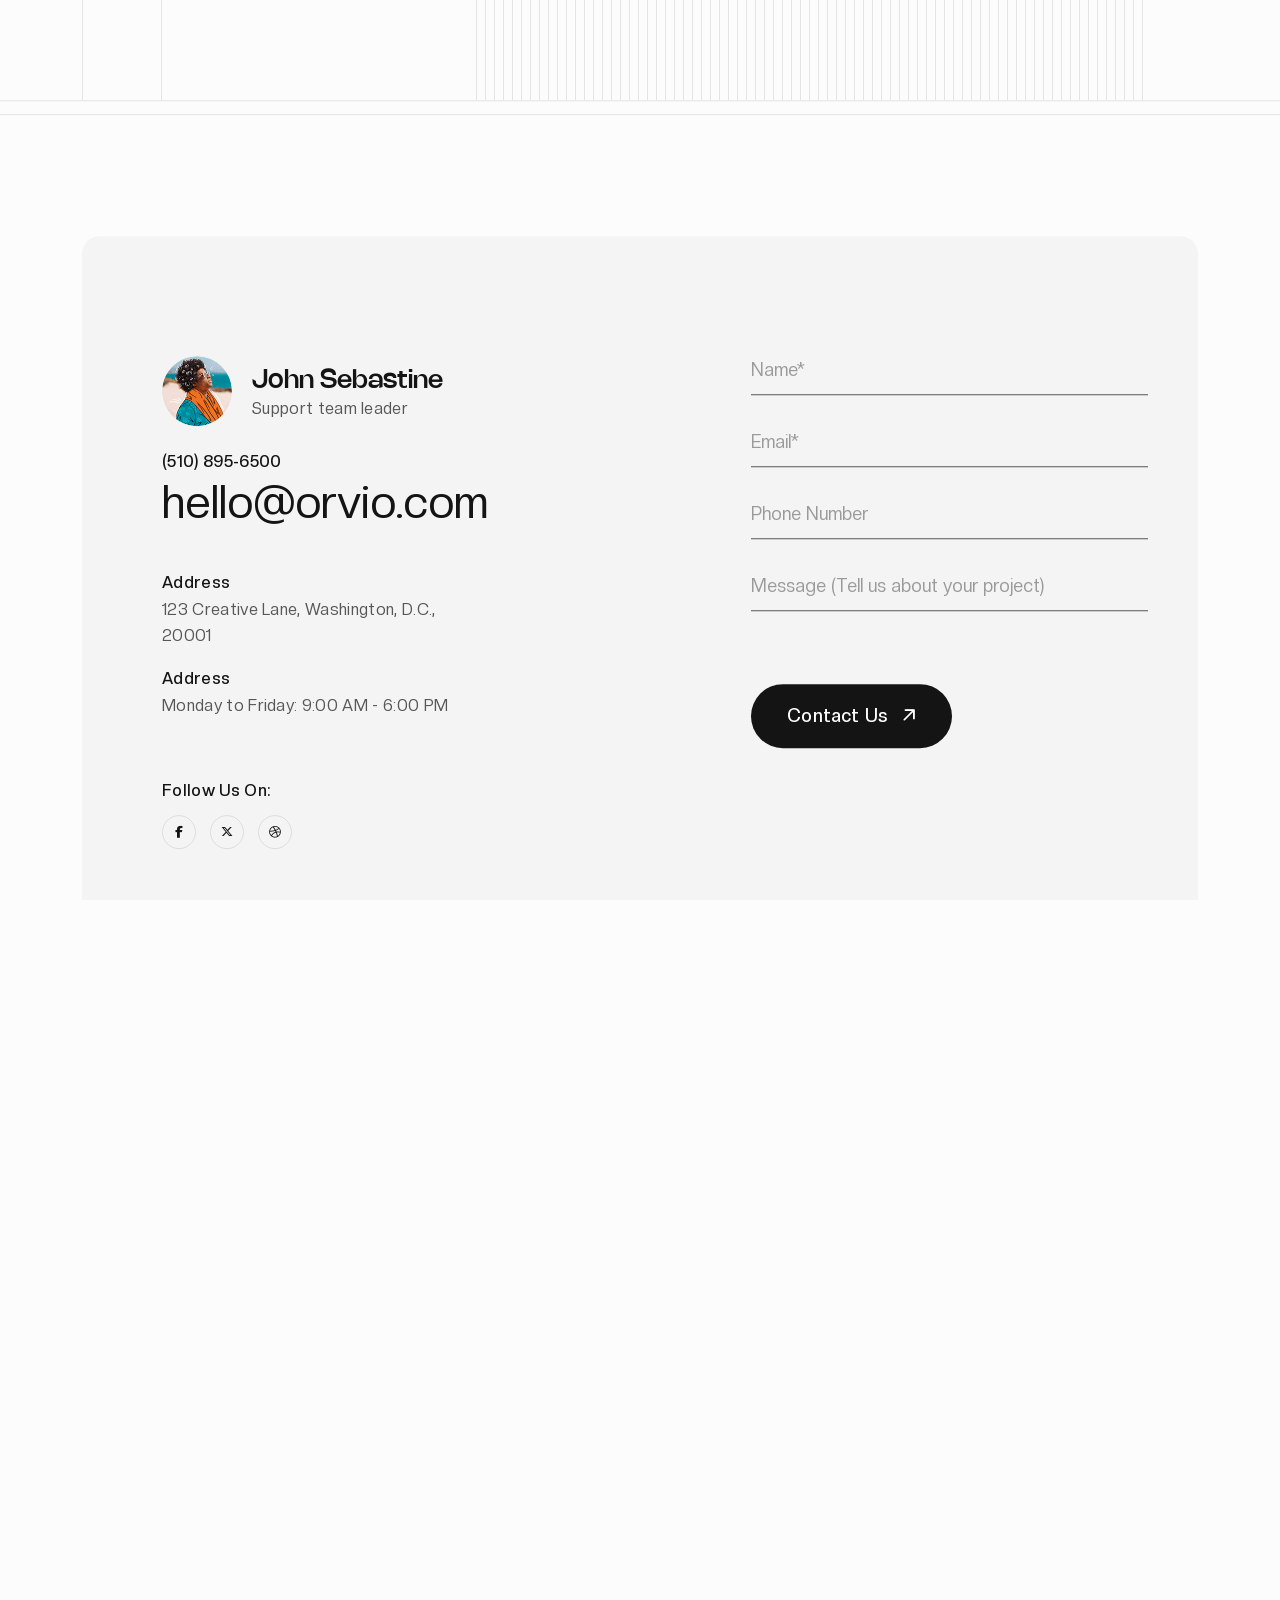
==== contact.html @ 388dbbbe "prasad" ====
<!DOCTYPE html>
<html lang="en">
  <meta http-equiv="content-type" content="text/html;charset=UTF-8" />
  
  <head>
    <meta charset="UTF-8" />
    <meta name="viewport" content="width=device-width, initial-scale=1.0" />
    <meta http-equiv="X-UA-Compatible" content="IE=edge" />
    <meta name="description" content="" />
    <meta name="keywords" content="" />
    <meta name="author" content="prasad" />
    <meta property="og:title" content="" />
    <meta property="og:description" content="" />
    <meta property="og:type" content="website" />
    <meta property="og:url" content="#" />
    <meta property="og:image" content="../assets/images/preview.html" />
    <meta name="twitter:card" content="summary_large_image" />
    <meta name="twitter:title" content="" />
    <meta name="twitter:description" content="" />
    <meta name="twitter:image" content="../assets/images/preview.html" />
    <meta name="developer" content="Sakebul Islam" />
    <title>Prasad Khot - Senior UIUX Designer</title>
    <link rel="icon" href="assets/images/favicon.png" type="image/x-icon" />
    <link rel="stylesheet" href="assets/css/plugins.css" />
    <link rel="stylesheet" href="assets/css/style.css" />
  </head>

  <body class="inner-page">
    <!-- ================= Preloader Start ================= -->
    <div id="preloader">
      <div id="container" class="container-preloader">
        <!-- <div class="animation-preloader">
          <div class="spinner"></div>
        </div> -->
        <div class="loader-section section-left"></div>
        <div class="loader-section section-right"></div>
      </div>
    </div>
    <!-- ================= Preloader End ================= -->

    <!-- ================= Scroll to top Start ================= -->
    <div class="progress-wrap">
      <svg class="progress-circle svg-content" width="100%" height="100%" viewBox="-1 -1 102 102">
        <path d="M50,1 a49,49 0 0,1 0,98 a49,49 0 0,1 0,-98"></path>
      </svg>
    </div>
    <!-- ================= Scroll to top End ================= -->

    <!-- ================= Sidebar area start here ================= -->
    <div class="offcanvas offcanvas-end" tabindex="-1" id="offcanvasRight">
      <div class="offcanvas-header">
        <h5 class="offcanvas-title">
          <a class='header__logo' href='index.html'>
            <img src="assets/images/logo.svg" alt="logo" />
          </a>
        </h5>
        <button type="button" class="hamburger-menu-close" data-bs-dismiss="offcanvas" aria-label="Close">
          <i class="fa-duotone fa-regular fa-xmark"></i>
        </button>
      </div>
      <div class="offcanvas-menu">
        <!-- Start Mobile Menu -->
        <nav>
          <ul class="orvio__nav-list">
            <li class="orvio__nav-item">
              <a href="#" class="orvio__nav-link" onclick="return false;">
                Home
                <span class="orvio__toggle-btn"></span>
              </a>
            </li>
            <li class="orvio__nav-item">
              <a class='orvio__nav-link' href='about.html'>About</a>
            </li>
            <li class="orvio__nav-item">
              <a class='orvio__nav-link' href='portfolio.html'> Portfolio </a>
            </li>
            <li class="orvio__nav-item">
              <a class='orvio__nav-link' href='contact.html'>Contact</a>
            </li>

          </ul>
        </nav>
        <!-- End Mobile Menu -->
      </div>
      <div class="offcanvas-body">
        <div class="mobile-menu-social-media">
          <a href="#"><i class="fa-brands fa-facebook-f"></i></a>
          <a href="#"><i class="fa-brands fa-youtube"></i></a>
          <a href="#"><i class="fa-brands fa-linkedin-in"></i></a>
          <a href="#"><i class="fa-brands fa-twitter"></i></a>
        </div>
        <p class="info">Orvio is a creative digital agency offering design, branding, and web development services tailored for modern businesses.</p>
        <div class="orvio__mobile-menu-copyright">
          <p class="orvio__mobile-menu-copyright-text">© <span class="current-year"></span> <a href="https://wprealizer.com/">wprealizer</a> . All Rights Reserved.</p>
        </div>
      </div>
    </div>
    <!-- ================= Sidebar area end here ================= -->

    <div id="smooth-wrapper">
      <div id="smooth-content">
        <!-- ================= Header Section Start ================= -->
        <header class="header-2 section position-absolute top-0 w-100">
          <div class="container large-container">
            <div class="header__main">
              <div class="header-2__left-content">
                <a class='header__logo' href='index.html'>
                  <img src="assets/images/logo.svg" alt="logo" />
                </a>
                <a href="#" class="contact-mail">contact@orvio.com</a>
              </div>

              <div class="header__main-menu v2">
                <nav class="circle">
                  <ul>
                    <li >
                      <a href="index.html"> Home </a>
                    </li>
                    <li class="">
                      <a class='' href='about.html'>About</a>
                    </li>
                    <li class="">
                      <a class='' href='portfolio.html'>Portfolio</a>
                    </li>
                    <li class="active">
                      <a class='' href='contact.html'>Contact</a>
                    </li>
                   
                  </ul>
                </nav>
                <div class="menu-btns">
                  <button class="hamburger-menu" type="button" data-bs-toggle="offcanvas" data-bs-target="#offcanvasRight" aria-controls="offcanvasRight">
                    <span class="hamburger-bar"></span>
                    <span class="hamburger-bar"></span>
                    <span class="hamburger-bar"></span>
                  </button>
                </div>
              </div>
            </div>
          </div>
        </header>
        <!-- ================= Header Section End ================= -->
        <main>
          <!--================= breadcrumb section start =================-->
          <div class="breadcrumb section">
            <div class="container large-container">
              <div class="row">
                <div class="col-12">
                  <div class="breadcrumb__wrapper">
                    <div class="breadcrumb__left"></div>
                    <div class="breadcrumb__nav">
                      <nav aria-label="breadcrumb">
                        <ol class="breadcrumb">
                          <li class="breadcrumb-item">
                            <a href='index.html'>Home</a>
                          </li>
                          <li class="breadcrumb-item active" aria-current="page">CONTACT US</li>
                        </ol>
                      </nav>
                      <div class="circle-shape">
                        <svg xmlns="http://www.w3.org/2000/svg" width="130" height="130" viewBox="0 0 130 130" fill="none">
                          <path d="M65.5 0L65.502 55.4043L71.2969 0.303711L72.292 0.408203L66.5029 55.5088L78.0254 1.31641L78.5146 1.41992L79.0029 1.52441L67.4873 55.7148L84.6104 3.02637L85.5615 3.33594L68.4434 56.0283L90.9814 5.41602L91.4375 5.61914L91.8945 5.82324L69.3613 56.4395L97.0674 8.45801L97.9326 8.95801L70.2344 56.9395L102.802 12.1201L103.61 12.708L71.0459 57.5332L108.122 16.3613L108.493 16.6953L108.865 17.0303L71.8018 58.1973L112.97 21.1348L113.305 21.5068L113.639 21.8779L72.4658 58.9531L117.292 26.3896L117.88 27.1982L73.0596 59.7646L121.042 32.0674L121.542 32.9326L73.5596 60.6377L124.177 38.1055L124.381 38.5625L124.584 39.0186L73.9707 61.5557L126.664 44.4385L126.974 45.3896L74.2842 62.5117L128.476 50.9971L128.58 51.4854L128.684 51.9746L74.4902 63.4961L129.592 57.708L129.696 58.7031L74.5947 64.4971L130 64.5V65.5L74.5947 65.502L129.696 71.2969L129.592 72.292L74.4902 66.5029L128.684 78.0254L128.58 78.5146L128.476 79.0029L74.2842 67.4873L126.974 84.6104L126.664 85.5615L73.9707 68.4434L124.584 90.9814L124.381 91.4375L124.177 91.8945L73.5596 69.3613L121.542 97.0674L121.042 97.9326L73.0596 70.2344L117.88 102.802L117.292 103.61L72.4658 71.0459L113.639 108.122L113.305 108.493L112.97 108.865L71.8018 71.8018L108.865 112.97L108.493 113.305L108.122 113.639L71.0459 72.4658L103.61 117.292L102.802 117.88L70.2344 73.0596L97.9326 121.042L97.0674 121.542L69.3613 73.5596L91.8945 124.177L91.4375 124.381L90.9814 124.584L68.4434 73.9707L85.5615 126.664L84.6104 126.974L67.4873 74.2842L79.0029 128.476L78.5146 128.58L78.0254 128.684L66.5029 74.4902L72.292 129.592L71.2969 129.696L65.502 74.5947L65.5 130H64.5L64.4971 74.5947L58.7031 129.696L57.708 129.592L57.9834 126.974L63.4961 74.4902L51.9746 128.684L51.4854 128.58L50.9971 128.476L51.8672 124.381L62.5117 74.2842L45.3896 126.974L44.4385 126.664L45.1807 124.381L61.5557 73.9707L39.0186 124.584L38.5625 124.381L38.1055 124.177L39.501 121.042L60.6377 73.5596L32.9326 121.542L32.0674 121.042L59.7646 73.0596L27.1982 117.88L26.3896 117.292L29.0439 113.639L58.9531 72.4658L21.8779 113.639L21.5068 113.305L21.1348 112.97L58.1973 71.8018L17.0303 108.865L16.6953 108.493L16.3613 108.122L57.5332 71.0459L12.708 103.61L12.1201 102.802L56.9395 70.2344L8.95801 97.9326L8.45801 97.0674L56.4395 69.3613L5.82324 91.8945L5.61914 91.4375L5.41602 90.9814L56.0283 68.4434L3.33594 85.5615L3.18164 85.0859L3.02637 84.6104L55.7148 67.4873L1.52441 79.0029L1.41992 78.5146L1.31641 78.0254L55.5088 66.5029L0.408203 72.292L0.303711 71.2969L55.4043 65.502L0 65.5L0 64.5L55.4043 64.4971L0.303711 58.7031L0.408203 57.708L55.5088 63.4961L1.31641 51.9746L1.41992 51.4854L1.52441 50.9971L55.7148 62.5117L3.02637 45.3896L3.33594 44.4385L56.0283 61.5557L5.41602 39.0186L5.61914 38.5625L5.82324 38.1055L56.4395 60.6377L8.45801 32.9326L8.95801 32.0674L56.9395 59.7646L12.1201 27.1982L12.708 26.3896L57.5332 58.9531L16.3613 21.8779L16.6953 21.5068L17.0303 21.1348L58.1973 58.1973L21.1348 17.0303L21.5068 16.6953L21.8779 16.3613L58.9531 57.5332L26.3896 12.708L27.1982 12.1201L59.7646 56.9395L32.0674 8.95801L32.9326 8.45801L60.6377 56.4395L38.1055 5.82324L38.5625 5.61914L39.0186 5.41602L61.5557 56.0283L44.4385 3.33594L45.3896 3.02637L62.5117 55.7148L50.9971 1.52441L51.4854 1.41992L51.9746 1.31641L63.4961 55.5088L57.708 0.408203L58.7031 0.303711L64.4971 55.4043L64.5 0L65.5 0Z" fill="currentColor" stroke="currentColor" />
                        </svg>
                      </div>
                    </div>
                    <div class="breadcrumb__right">
                      <div class="content-box">
                        <h1 class="breadcrumb-title char-anim">Get in touch with us</h1>
                      </div>
                      <div class="lines" data-gaps="8"></div>
                    </div>
                  </div>
                </div>
              </div>
            </div>
          </div>
          <!--================= breadcrumb section end =================-->

          <!--================= contact section start =================-->
          <section class="contact section section-padding-top">
            <div class="container large-container">
              <div class="contact__wrapper section-padding-top-bottom">
                <div class="row gy-5">
                  <div class="col-lg-7">
                    <div class="row g-4">
                      <div class="col-xxl-6">
                        <div class="contact__user-info">
                          <div class="user-thumb">
                            <img src="assets/images/contact/user-avatar.png" alt="avatar" />
                          </div>
                          <div class="user-info">
                            <h5 class="user-name">John Sebastine</h5>
                            <span class="designation">Support team leader</span>
                          </div>
                        </div>
                      </div>
                      <div class="col-xxl-6">
                        <div class="contact__info">
                          <div class="contact-wrapper">
                            <a href="tel:+5108956500" class="phone">(510) 895-6500</a>
                            <a href="mailto:hello@orvio.com" class="mail">hello@orvio.com</a>
                          </div>

                          <div class="info-wrapper">
                            <div class="info">
                              <span>Address</span>
                              <p>123 Creative Lane, Washington, D.C., 20001</p>
                            </div>
                            <div class="info">
                              <span>Address</span>
                              <p>Monday to Friday: 9:00 AM - 6:00 PM</p>
                            </div>
                            <div class="info social-media-info">
                              <span>Follow Us On:</span>
                              <div class="social-media v2">
                                <ul>
                                  <li>
                                    <a href="#0"><i class="fa-brands fa-facebook-f"></i></a>
                                  </li>
                                  <li>
                                    <a href="#0"><i class="fa-brands fa-x-twitter"></i></a>
                                  </li>
                                  <li>
                                    <a href="#0"><i class="fa-brands fa-dribbble"></i></a>
                                  </li>
                                </ul>
                              </div>
                            </div>
                          </div>
                        </div>
                      </div>
                    </div>
                  </div>
                  <div class="col-lg-5">
                    <div class="contact__form-area">
                      <form action="https://orvio-html.netlify.app/orvio-html/index.html" class="contact-form">
                        <div class="form-group">
                          <input type="text" id="name" name="contactName" placeholder="Name*" required />
                        </div>

                        <div class="form-group">
                          <input type="email" id="contactEmail" name="contactEmail" placeholder="Email*" required />
                        </div>
                        <div class="form-group">
                          <input type="text" id="contactNumber" name="contactNumber" placeholder="Phone Number" />
                        </div>

                        <div class="form-group">
                          <textarea id="contactMessage" name="contactMessage" rows="1" placeholder="Message (Tell us about your project)"></textarea>
                        </div>

                        <div class="form-group">
                          <button type="submit" class="orvio-btn7">
                            Contact Us

                            <span class="icon">
                              <i class="fa-regular fa-arrow-up-right"></i>
                              <i class="fa-regular fa-arrow-up-right"></i>
                              <i class="fa-regular fa-arrow-up-right"></i>
                            </span>
                          </button>
                        </div>
                      </form>
                    </div>
                  </div>
                </div>
              </div>
            </div>
          </section>
          <!--================= contact section end =================-->

          <!--================= faq section start =================-->
          <section class="faq section section-padding-top-bottom">
            <div class="container">
              <div class="row justify-content-between">
                <div class="col-lg-6 col-xxl-5">
                  <div class="section-header v2 row-margin-bottom">
                    <span class="section-highlight no-highlight">Our FAQ’s</span>
                    <h2 class="section-title tp_text_invert">We believe in crafting partnerships on honesty and true connections</h2>
                  </div>
                </div>
                <div class="col-lg-6 col-xxl-6">
                  <div class="accordion faq__accordion" id="accordionExample">
                    <div class="accordion-item">
                      <h5 class="accordion-header">
                        <button class="accordion-button" type="button" data-bs-toggle="collapse" data-bs-target="#collapseOne" aria-expanded="true" aria-controls="collapseOne">Who can help me with design?</button>
                      </h5>
                      <div id="collapseOne" class="accordion-collapse collapse show" data-bs-parent="#accordionExample">
                        <div class="accordion-body">We start by understanding your brand, goals, and audience. Through meetings, questionnaires, and research, we gather insights to define the vision and direction.</div>
                      </div>
                    </div>
                    <div class="accordion-item">
                      <h5 class="accordion-header">
                        <button class="accordion-button collapsed" type="button" data-bs-toggle="collapse" data-bs-target="#collapseTwo" aria-expanded="false" aria-controls="collapseTwo">Can I break my lease tax once time?</button>
                      </h5>
                      <div id="collapseTwo" class="accordion-collapse collapse" data-bs-parent="#accordionExample">
                        <div class="accordion-body">We start by understanding your brand, goals, and audience. Through meetings, questionnaires, and research, we gather insights to define the vision and direction.</div>
                      </div>
                    </div>
                    <div class="accordion-item">
                      <h5 class="accordion-header">
                        <button class="accordion-button collapsed" type="button" data-bs-toggle="collapse" data-bs-target="#collapseThree" aria-expanded="false" aria-controls="collapseThree">Does Orvio offer pro bonus services?</button>
                      </h5>
                      <div id="collapseThree" class="accordion-collapse collapse" data-bs-parent="#accordionExample">
                        <div class="accordion-body">We start by understanding your brand, goals, and audience. Through meetings, questionnaires, and research, we gather insights to define the vision and direction.</div>
                      </div>
                    </div>
                    <div class="accordion-item">
                      <h5 class="accordion-header">
                        <button class="accordion-button collapsed" type="button" data-bs-toggle="collapse" data-bs-target="#collapseFour" aria-expanded="false" aria-controls="collapseFour">Did I have eviction the care act?</button>
                      </h5>
                      <div id="collapseFour" class="accordion-collapse collapse" data-bs-parent="#accordionExample">
                        <div class="accordion-body">We start by understanding your brand, goals, and audience. Through meetings, questionnaires, and research, we gather insights to define the vision and direction.</div>
                      </div>
                    </div>
                  </div>
                </div>
              </div>
            </div>
          </section>
          <!--================= faq section end =================-->
        </main>

        <!--================= footer section start =================-->
        <footer class="footer-one section section-padding-top">
          <div class="footer-one__top row-padding-top-bottom">
            <div class="container">
              <div class="footer-content">
                <div class="main-content">
                  <h2 class="title fade-anim" data-direction="left">LET’S WORK</h2>
                  <div class="content">
                    <p class="orvio_title_anim">We are a creative agency that specializes in making strategy, design, and technology.</p>
                    <h2 class="title fade-anim" data-direction="right">TOGETHER</h2>
                  </div>
                </div>
                <a class='contact-btn' href='contact.html'>
                  <img src="assets/images/footer/contact-btn-img.png" alt="contact-btn-img" />
                  <span class="icon">
                    <i class="fa-light fa-arrow-up-right"></i>
                  </span>
                </a>
              </div>
            </div>
          </div>
          <div class="footer-one__center row-padding-bottom">
            <div class="footer-links fade-anim">
              <ul>
                <li>
                  <a href='index.html'>
                    <span class="text">
                      <em>01</em>
                      Home
                    </span>
                  </a>
                </li>
                <li>
                  <a href='about.html'>
                    <span class="text">
                      <em>02</em>
                      About Us
                    </span>
                  </a>
                </li>
                <li>
                  <a href='work.html'>
                    <span class="text">
                      <em>02</em>
                      Works
                    </span>
                  </a>
                </li>
                <li>
                  <a href='contact.html'>
                    <span class="text">
                      <em>04</em>
                      Contact
                    </span>
                  </a>
                </li>
              </ul>
            </div>
          </div>
          <div class="footer-one__bottom">
            <div class="container">
              <div class="row align-items-center g-3">
                <div class="col-lg-4 order-2 order-lg-0">
                  <div class="footer-info">
                    <a href="#0">12/A, Green Garden Street Malmo, Sweden</a>
                    <a href="tel:+7045550127">Contact: (704) 555-0127</a>
                  </div>
                </div>
                <div class="col-lg-5 order-1 order-lg-1">
                  <div class="footer-social">
                    <ul>
                      <li><a href="#0">Linkedin</a></li>
                      <li><a href="#0">Twitter</a></li>
                      <li><a href="#0">Instagram</a></li>
                    </ul>
                  </div>
                </div>
                <div class="col-lg-3 order-0 order-lg-2">
                  <p class="footer-copyright text-center text-lg-end">
                    Copyright © <span class="current-year"></span>
                    <a href="#">Wprealizer</a>
                  </p>
                </div>
              </div>
            </div>
          </div>
        </footer>
        <!--================= footer section end =================-->
      </div>
    </div>

    <!-- JS Files -->
    <!-- jQuery -->
    <script src="assets/js/vendor/jquery-3.7.1.min.js"></script>

    <!-- Counter JS -->
    <script src="assets/js/vendor/counter.js"></script>

    <!-- Bootstrap -->
    <script src="assets/js/vendor/bootstrap.bundle.min.js"></script>

    <!-- jQuery meanMenu -->
    <script src="assets/js/vendor/jquery.meanmenu.min.js"></script>

    <!-- Swiper slider Plugin -->
    <script src="assets/js/vendor/swiper-bundle.min.js"></script>

    <!-- Swiper slider Plugin -->
    <script src="assets/js/vendor/jquery.magnific-popup.min.js"></script>

    <!-- GSAP -->
    <script src="assets/js/vendor/gsap.min.js"></script>
    <script src="assets/js/vendor/ScrollSmoother.min.js"></script>
    <script src="assets/js/vendor/ScrollTrigger.min.js"></script>
    <script src="assets/js/vendor/ScrollToPlugin.min.js"></script>
    <script src="assets/js/vendor/SplitText.min.js"></script>
    <script src="assets/js/vendor/split-types.min.js"></script>
    <!-- <script src="./assets/js/vendor/lenis.min.js"></script> -->

    <!-- BackToTop JavaScript File -->
    <script src="assets/js/vendor/backToTop.js"></script>

    <!-- Main JavaScript File -->
    <script src="assets/js/main.js"></script>
  </body>

<!-- Mirrored from orvio-html.netlify.app/orvio-html/contact by HTTrack Website Copier/3.x [XR&CO'2014], Fri, 17 Oct 2025 12:25:55 GMT -->
</html>
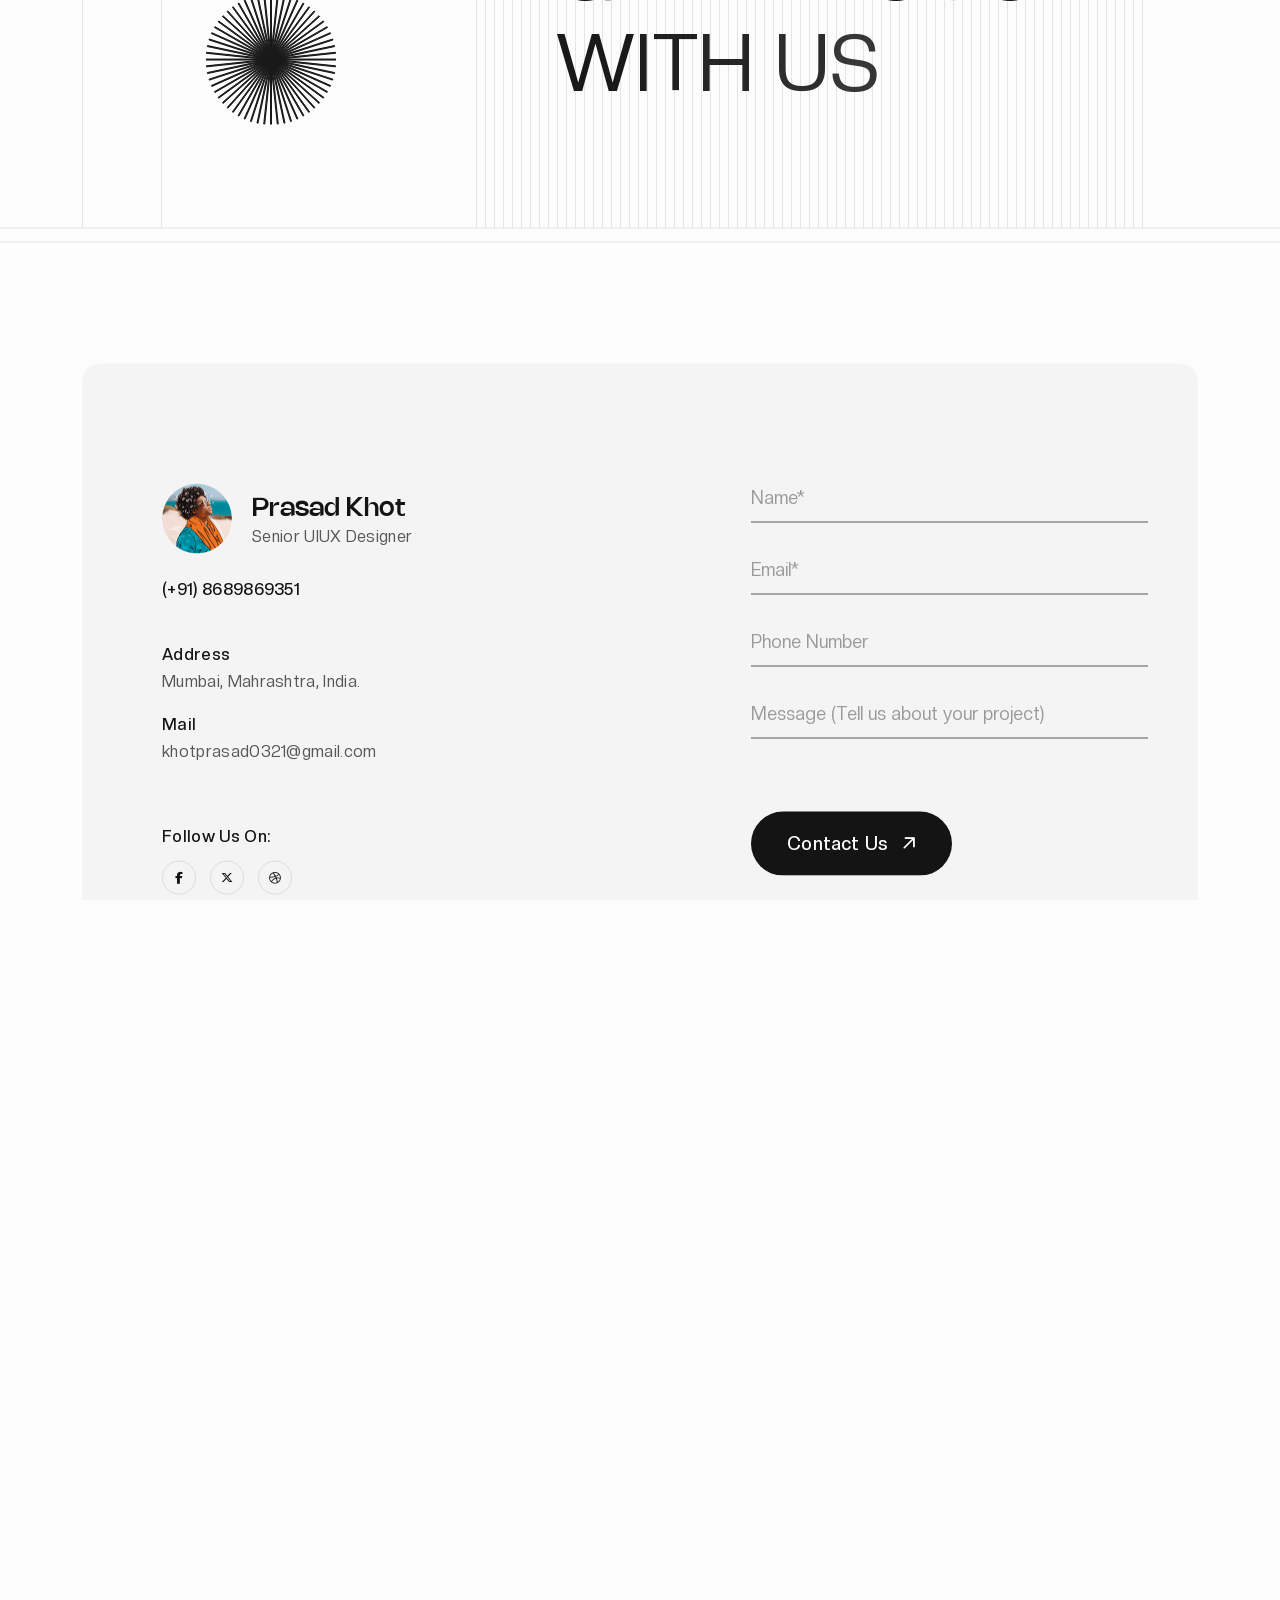
==== commit 06d10a7f: "sai" ====
--- a/contact.html
+++ b/contact.html
@@ -103,11 +103,11 @@
         <header class="header-2 section position-absolute top-0 w-100">
           <div class="container large-container">
             <div class="header__main">
-              <div class="header-2__left-content">
-                <a class='header__logo' href='index.html'>
-                  <img src="assets/images/logo.svg" alt="logo" />
-                </a>
-                <a href="#" class="contact-mail">contact@orvio.com</a>
+             <div class="header-2__left-content">
+                <!-- <a class='header__logo' href='index.html'>
+                  <img src="assets/images/logo.png" alt="logo" />
+                </a> -->
+                <a href="index.html" class="contact-mail">Design By Prasad</a>
               </div>
 
               <div class="header__main-menu v2">
@@ -189,26 +189,26 @@
                             <img src="assets/images/contact/user-avatar.png" alt="avatar" />
                           </div>
                           <div class="user-info">
-                            <h5 class="user-name">John Sebastine</h5>
-                            <span class="designation">Support team leader</span>
+                            <h5 class="user-name">Prasad Khot</h5>
+                            <span class="designation">Senior UIUX Designer</span>
                           </div>
                         </div>
                       </div>
                       <div class="col-xxl-6">
                         <div class="contact__info">
                           <div class="contact-wrapper">
-                            <a href="tel:+5108956500" class="phone">(510) 895-6500</a>
-                            <a href="mailto:hello@orvio.com" class="mail">hello@orvio.com</a>
+                            <a href="#" class="phone">(+91) 8689869351</a>
+                            
                           </div>
 
                           <div class="info-wrapper">
                             <div class="info">
                               <span>Address</span>
-                              <p>123 Creative Lane, Washington, D.C., 20001</p>
+                              <p>Mumbai, Mahrashtra, India.</p>
                             </div>
                             <div class="info">
-                              <span>Address</span>
-                              <p>Monday to Friday: 9:00 AM - 6:00 PM</p>
+                              <span>Mail</span>
+                              <p>khotprasad0321@gmail.com</p>
                             </div>
                             <div class="info social-media-info">
                               <span>Follow Us On:</span>
@@ -270,54 +270,7 @@
           <!--================= contact section end =================-->
 
           <!--================= faq section start =================-->
-          <section class="faq section section-padding-top-bottom">
-            <div class="container">
-              <div class="row justify-content-between">
-                <div class="col-lg-6 col-xxl-5">
-                  <div class="section-header v2 row-margin-bottom">
-                    <span class="section-highlight no-highlight">Our FAQ’s</span>
-                    <h2 class="section-title tp_text_invert">We believe in crafting partnerships on honesty and true connections</h2>
-                  </div>
-                </div>
-                <div class="col-lg-6 col-xxl-6">
-                  <div class="accordion faq__accordion" id="accordionExample">
-                    <div class="accordion-item">
-                      <h5 class="accordion-header">
-                        <button class="accordion-button" type="button" data-bs-toggle="collapse" data-bs-target="#collapseOne" aria-expanded="true" aria-controls="collapseOne">Who can help me with design?</button>
-                      </h5>
-                      <div id="collapseOne" class="accordion-collapse collapse show" data-bs-parent="#accordionExample">
-                        <div class="accordion-body">We start by understanding your brand, goals, and audience. Through meetings, questionnaires, and research, we gather insights to define the vision and direction.</div>
-                      </div>
-                    </div>
-                    <div class="accordion-item">
-                      <h5 class="accordion-header">
-                        <button class="accordion-button collapsed" type="button" data-bs-toggle="collapse" data-bs-target="#collapseTwo" aria-expanded="false" aria-controls="collapseTwo">Can I break my lease tax once time?</button>
-                      </h5>
-                      <div id="collapseTwo" class="accordion-collapse collapse" data-bs-parent="#accordionExample">
-                        <div class="accordion-body">We start by understanding your brand, goals, and audience. Through meetings, questionnaires, and research, we gather insights to define the vision and direction.</div>
-                      </div>
-                    </div>
-                    <div class="accordion-item">
-                      <h5 class="accordion-header">
-                        <button class="accordion-button collapsed" type="button" data-bs-toggle="collapse" data-bs-target="#collapseThree" aria-expanded="false" aria-controls="collapseThree">Does Orvio offer pro bonus services?</button>
-                      </h5>
-                      <div id="collapseThree" class="accordion-collapse collapse" data-bs-parent="#accordionExample">
-                        <div class="accordion-body">We start by understanding your brand, goals, and audience. Through meetings, questionnaires, and research, we gather insights to define the vision and direction.</div>
-                      </div>
-                    </div>
-                    <div class="accordion-item">
-                      <h5 class="accordion-header">
-                        <button class="accordion-button collapsed" type="button" data-bs-toggle="collapse" data-bs-target="#collapseFour" aria-expanded="false" aria-controls="collapseFour">Did I have eviction the care act?</button>
-                      </h5>
-                      <div id="collapseFour" class="accordion-collapse collapse" data-bs-parent="#accordionExample">
-                        <div class="accordion-body">We start by understanding your brand, goals, and audience. Through meetings, questionnaires, and research, we gather insights to define the vision and direction.</div>
-                      </div>
-                    </div>
-                  </div>
-                </div>
-              </div>
-            </div>
-          </section>
+          
           <!--================= faq section end =================-->
         </main>
 
